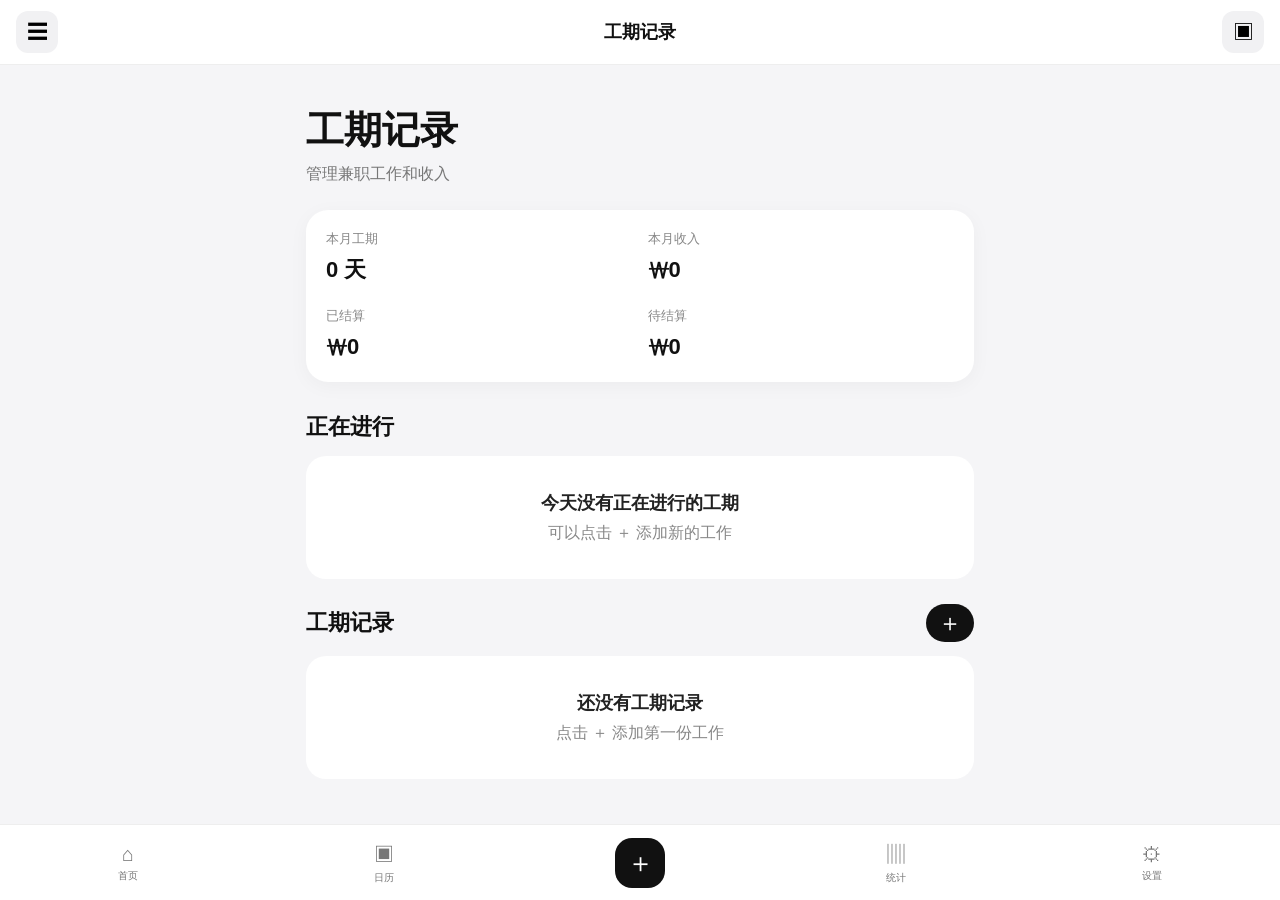
==== index.html @ 2b4cbfad "Add files via upload" ====
<!DOCTYPE html>
<html lang="zh-CN">
<head>
<meta charset="UTF-8">
<meta name="viewport" content="width=device-width,initial-scale=1,viewport-fit=cover">
<meta name="theme-color" content="#111111">
<meta name="apple-mobile-web-app-capable" content="yes">
<meta name="apple-mobile-web-app-status-bar-style" content="black-translucent">
<meta name="apple-mobile-web-app-title" content="工期记录">
<link rel="apple-touch-icon" href="icons/icon-192.png">
<link rel="manifest" href="manifest.json">
<link rel="stylesheet" href="style.css">
<title>工期记录</title>
</head>
<body>
<div class="app">
<header class="topbar">
<button class="icon" onclick="toggleSidebar()">☰</button>
<strong>工期记录</strong>
<button class="icon" onclick="showPage('calendar')">▣</button>
</header>

<div id="overlay" class="overlay" onclick="closeSidebar()"></div>
<aside id="sidebar" class="sidebar">
<div class="sideHead"><strong>工期记录</strong><button class="icon" onclick="closeSidebar()">×</button></div>
<button class="side active" onclick="showPage('home')">⌂　首页</button>
<button class="side" onclick="showPage('calendar')">▣　日历</button>
<button class="side" onclick="showPage('statistics')">▥　统计</button>
<button class="side" onclick="showPage('settings')">⚙　设置</button>
</aside>

<main id="homePage" class="page">
<section class="hero"><h1>工期记录</h1><p>管理兼职工作和收入</p></section>

<section class="summary">
<div><small>本月工期</small><strong id="monthDays">0 天</strong></div>
<div><small>本月收入</small><strong id="monthIncome">₩0</strong></div>
<div><small>已结算</small><strong id="settledIncome">₩0</strong></div>
<div><small>待结算</small><strong id="pendingIncome">₩0</strong></div>
</section>

<div class="sectionTitle"><h2>正在进行</h2></div>
<div id="activeJobs"></div>

<div class="sectionTitle"><h2>工期记录</h2><button class="plus" onclick="openAddJob()">＋</button></div>
<div id="jobList"></div>
</main>

<main id="calendarPage" class="page hidden">
<section class="pageTitle"><h1>日历</h1><p>点击日期查看当天工作</p></section>
<div class="calendarControl"><button onclick="changeMonth(-1)">‹</button><strong id="calendarTitle"></strong><button onclick="changeMonth(1)">›</button></div>
<div class="week"><span>日</span><span>一</span><span>二</span><span>三</span><span>四</span><span>五</span><span>六</span></div>
<div id="calendarGrid" class="calendarGrid"></div>
<div id="selectedDateJobs"></div>
</main>

<main id="statisticsPage" class="page hidden">
<section class="pageTitle"><h1>统计</h1><p>查看工作和收入数据</p></section>
<div class="statsGrid">
<div class="stat"><small>累计工期</small><strong id="totalDays">0 天</strong></div>
<div class="stat"><small>累计收入</small><strong id="totalIncome">₩0</strong></div>
<div class="stat"><small>已结算</small><strong id="totalSettled">₩0</strong></div>
<div class="stat"><small>待结算</small><strong id="totalPending">₩0</strong></div>
<div class="stat"><small>平均日薪</small><strong id="averageDaily">₩0</strong></div>
</div>
<div class="sectionTitle"><h2>月度统计</h2></div>
<div id="monthlyStats"></div>
</main>

<main id="settingsPage" class="page hidden">
<section class="pageTitle"><h1>设置</h1><p>数据备份和管理</p></section>
<div class="settings">
<button onclick="exportData()">导出数据备份</button>
<button onclick="document.getElementById('importFile').click()">导入数据备份</button>
<input id="importFile" type="file" accept=".json" hidden onchange="importData(event)">
<button class="danger" onclick="clearAllJobs()">清空全部数据</button>
</div>
</main>

<div id="addModal" class="modal hidden"><div class="modalBox">
<div class="modalHead"><h2>新增工期</h2><button onclick="closeAddJob()">×</button></div>
<label>工作名称<input id="jobName" placeholder="例如 外墙喷漆"></label>
<label>开始日期<input id="jobStart" type="date"></label>
<label>结束日期<input id="jobEnd" type="date"></label>
<label>每日工资<input id="jobDaily" type="number" inputmode="numeric" placeholder="例如 150000"></label>
<label>总收入<input id="jobIncome" type="number" inputmode="numeric" placeholder="自动计算"></label>
<label>工作颜色<input id="jobColor" type="color" value="#22a45a"></label>
<label>备注<textarea id="jobNote" placeholder="工作地点或其他信息"></textarea></label>
<div class="modalButtons"><button class="cancel" onclick="closeAddJob()">取消</button><button class="save" onclick="saveJob()">保存</button></div>
</div></div>

<div id="editModal" class="modal hidden"><div class="modalBox">
<div class="modalHead"><h2>编辑工期</h2><button onclick="closeEditJob()">×</button></div>
<input id="editId" type="hidden">
<label>工作名称<input id="editName"></label>
<label>开始日期<input id="editStart" type="date"></label>
<label>结束日期<input id="editEnd" type="date"></label>
<label>每日工资<input id="editDaily" type="number" inputmode="numeric"></label>
<label>总收入<input id="editIncome" type="number" inputmode="numeric"></label>
<label>工作颜色<input id="editColor" type="color"></label>
<label>备注<textarea id="editNote"></textarea></label>
<div class="modalButtons"><button class="cancel" onclick="closeEditJob()">取消</button><button class="save" onclick="updateJob()">保存</button></div>
</div></div>

<nav class="bottomNav">
<button onclick="showPage('home')"><span>⌂</span><small>首页</small></button>
<button onclick="showPage('calendar')"><span>▣</span><small>日历</small></button>
<button class="bottomPlus" onclick="openAddJob()">＋</button>
<button onclick="showPage('statistics')"><span>▥</span><small>统计</small></button>
<button onclick="showPage('settings')"><span>⚙</span><small>设置</small></button>
</nav>
</div>
<script src="script.js"></script>
</body>
</html>
---- style.css ----
*{box-sizing:border-box;margin:0;padding:0}
:root{color-scheme:light}
body{font-family:-apple-system,BlinkMacSystemFont,"Segoe UI","PingFang SC","Microsoft YaHei",sans-serif;background:#f5f5f7;color:#111;-webkit-tap-highlight-color:transparent}
button,input,textarea{font:inherit}button{border:0;cursor:pointer}
.app{min-height:100vh;padding-bottom:calc(82px + env(safe-area-inset-bottom))}
.hidden{display:none!important}
.topbar{height:64px;padding:0 16px;padding-top:env(safe-area-inset-top);box-sizing:content-box;background:#fff;display:flex;align-items:center;justify-content:space-between;position:sticky;top:0;z-index:50;border-bottom:1px solid #eee}
.topbar strong{font-size:18px}.icon{width:42px;height:42px;border-radius:12px;background:#f1f1f3;font-size:21px}
.page{max-width:700px;margin:auto;padding:25px 16px}.hero{padding:15px 0 25px}.hero h1{font-size:38px;font-weight:800;margin-bottom:8px}.hero p,.pageTitle p{color:#777}
.summary{background:#fff;border-radius:22px;padding:20px;display:grid;grid-template-columns:1fr 1fr;gap:22px 15px;box-shadow:0 4px 20px rgba(0,0,0,.04);margin-bottom:30px}.summary small,.stat small{display:block;color:#888;font-size:13px;margin-bottom:7px}.summary strong{font-size:22px}
.sectionTitle{display:flex;align-items:center;justify-content:space-between;margin:25px 0 14px}.sectionTitle h2{font-size:22px}.plus{width:48px;height:38px;border-radius:20px;background:#111;color:#fff;font-size:24px}
.job-card{background:#fff;border-radius:20px;padding:18px;margin-bottom:12px;box-shadow:0 3px 15px rgba(0,0,0,.04);position:relative;overflow:hidden}.jobColor{position:absolute;left:0;top:0;bottom:0;width:5px}.jobHead{display:flex;justify-content:space-between;gap:10px}.jobName{font-size:19px;font-weight:700}.status{padding:6px 9px;border-radius:9px;font-size:11px;font-weight:700;white-space:nowrap}.paid{background:#e7f7ed;color:#198544}.pending{background:#fff3d7;color:#a56a00}.jobDate{color:#777;font-size:13px;margin-top:8px}.jobInfo{display:grid;grid-template-columns:repeat(3,1fr);gap:8px;margin-top:18px}.jobInfo small{display:block;color:#999;font-size:11px;margin-bottom:4px}.jobInfo strong{font-size:15px}.jobNote{border-top:1px solid #eee;margin-top:15px;padding-top:12px;font-size:13px;color:#666}.actions{display:grid;grid-template-columns:repeat(4,1fr);gap:7px;margin-top:15px}.actions button{height:38px;border-radius:10px;background:#f1f1f3;font-size:12px}.actions .delete{color:#d33}
.empty{background:#fff;border-radius:20px;padding:35px 20px;text-align:center;color:#888;margin-bottom:12px}.empty strong{display:block;color:#222;font-size:18px;margin-bottom:8px}
.overlay{position:fixed;inset:0;background:rgba(0,0,0,.35);z-index:100;display:none}.overlay.show{display:block}.sidebar{position:fixed;left:-290px;top:0;bottom:0;width:280px;background:#fff;z-index:101;padding:20px;transition:.25s}.sidebar.open{left:0}.sideHead{display:flex;justify-content:space-between;align-items:center;margin-bottom:25px;font-size:20px}.side{display:block;width:100%;padding:15px;border-radius:13px;background:transparent;text-align:left;font-size:16px;margin-bottom:7px}.side.active{background:#f0f0f2;font-weight:700}
.pageTitle{padding:15px 0 25px}.pageTitle h1{font-size:36px;margin-bottom:8px}
.calendarControl{background:#fff;border-radius:18px;padding:12px;display:flex;justify-content:space-between;align-items:center;margin-bottom:8px}.calendarControl button{width:40px;height:40px;border-radius:12px;background:#f1f1f3;font-size:25px}.week,.calendarGrid{display:grid;grid-template-columns:repeat(7,1fr);gap:5px}.week{margin-bottom:5px}.week span{text-align:center;font-size:12px;color:#888;padding:8px 0}.calendarDay{background:#fff;border-radius:12px;min-height:70px;padding:7px;font-size:13px;position:relative;overflow:hidden}.calendarDay.today{outline:2px solid #111}.dayNumber{font-weight:600}.calendarWork{height:5px;border-radius:5px;margin-top:6px}.calendarMore{font-size:9px;color:#777;margin-top:2px}.selectedDate{margin-top:25px}.selectedDate h3{margin-bottom:12px}.selectedJob{background:#fff;border-radius:15px;padding:14px;margin-bottom:8px;border-left:4px solid}
.statsGrid{display:grid;grid-template-columns:1fr 1fr;gap:12px}.stat{background:#fff;border-radius:18px;padding:20px}.stat strong{font-size:21px}.stat:nth-child(5){grid-column:1/-1}.monthCard{background:#fff;border-radius:18px;padding:17px;margin-bottom:10px;display:flex;justify-content:space-between;align-items:center}.monthCard small{display:block;color:#888;margin-top:5px}
.settings{background:#fff;border-radius:18px;padding:8px}.settings button{width:100%;padding:16px;background:#fff;text-align:left;border-radius:12px;margin-bottom:3px}.settings .danger{color:#d33}
.modal{position:fixed;inset:0;background:rgba(0,0,0,.45);z-index:200;display:flex;align-items:flex-end;justify-content:center}.modalBox{width:100%;max-width:600px;max-height:92vh;overflow-y:auto;background:#fff;border-radius:25px 25px 0 0;padding:22px;animation:up .25s}@keyframes up{from{transform:translateY(100%)}to{transform:translateY(0)}}.modalHead{display:flex;align-items:center;justify-content:space-between;margin-bottom:22px}.modalHead h2{font-size:23px}.modalHead button{width:38px;height:38px;border-radius:50%;background:#f1f1f3;font-size:23px}.modalBox label{display:block;font-size:13px;font-weight:600;margin-bottom:16px}.modalBox input,.modalBox textarea{width:100%;display:block;margin-top:7px;padding:13px;border:1px solid #ddd;border-radius:12px;background:#fafafa;outline:none}.modalBox textarea{min-height:80px;resize:vertical}.modalButtons{display:grid;grid-template-columns:1fr 1fr;gap:10px}.modalButtons button{height:50px;border-radius:14px;font-weight:700}.cancel{background:#eee}.save{background:#111;color:#fff}
.bottomNav{position:fixed;left:0;right:0;bottom:0;height:76px;padding-bottom:env(safe-area-inset-bottom);background:rgba(255,255,255,.96);backdrop-filter:blur(15px);border-top:1px solid #eee;display:grid;grid-template-columns:repeat(5,1fr);z-index:80}.bottomNav button{background:transparent;display:flex;flex-direction:column;align-items:center;justify-content:center;gap:3px;color:#777}.bottomNav span{font-size:20px}.bottomNav small{font-size:10px}.bottomPlus{width:50px;height:50px;margin:auto;border-radius:17px!important;background:#111!important;color:#fff!important;font-size:27px}
@media(max-width:420px){.page{padding-left:14px;padding-right:14px}.hero h1{font-size:34px}.summary strong{font-size:20px}.jobInfo strong{font-size:14px}.calendarDay{min-height:60px}}
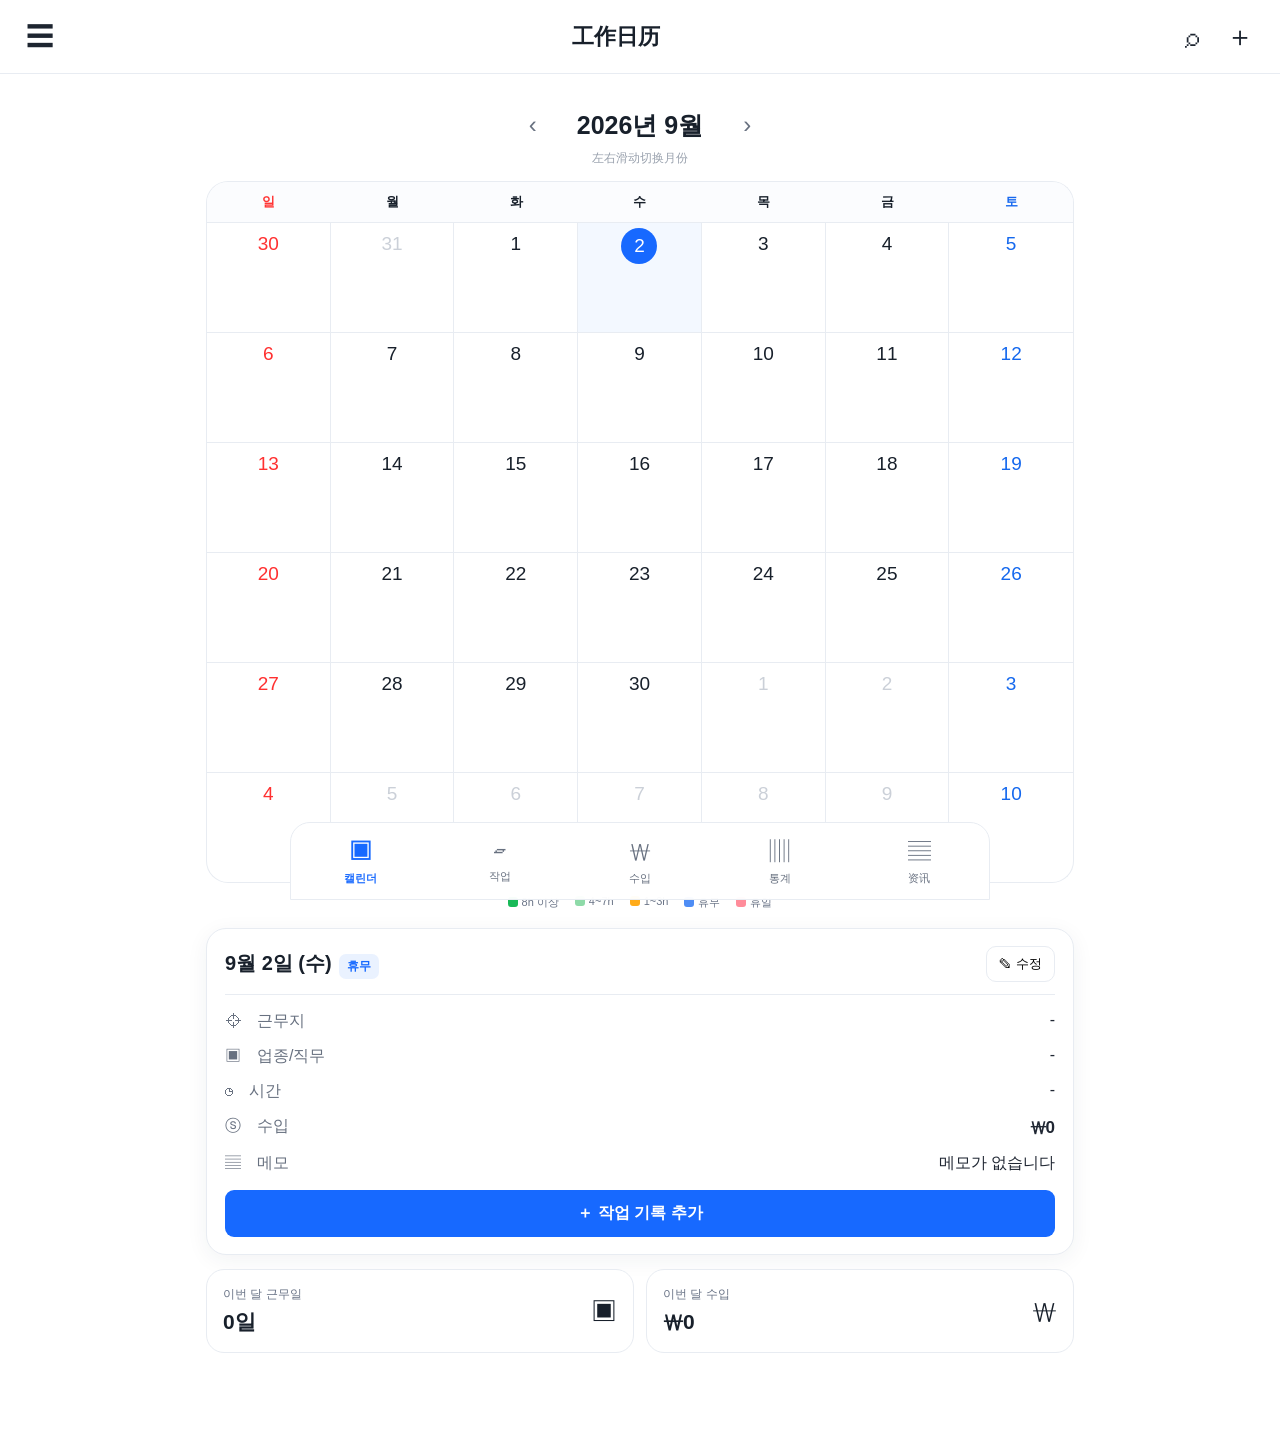
==== commit 1679ce7f: "Add files via upload" ====
--- a/index.html
+++ b/index.html
@@ -1,115 +1,231 @@
-<!DOCTYPE html>
-<html lang="zh-CN">
+<!doctype html>
+<html lang="ko">
 <head>
-<meta charset="UTF-8">
+<meta charset="utf-8">
 <meta name="viewport" content="width=device-width,initial-scale=1,viewport-fit=cover">
-<meta name="theme-color" content="#111111">
-<meta name="apple-mobile-web-app-capable" content="yes">
-<meta name="apple-mobile-web-app-status-bar-style" content="black-translucent">
-<meta name="apple-mobile-web-app-title" content="工期记录">
-<link rel="apple-touch-icon" href="icons/icon-192.png">
-<link rel="manifest" href="manifest.json">
-<link rel="stylesheet" href="style.css">
-<title>工期记录</title>
+<meta name="theme-color" content="#ffffff">
+<title>Parttime Record</title>
+<style>
+*{box-sizing:border-box}
+:root{--blue:#1769ff;--green:#18b957;--orange:#ffab19;--pink:#ff8c9a;--ink:#18202b;--muted:#697386;--line:#e8ecf2;--bg:#f7f9fc}
+body{margin:0;font-family:-apple-system,BlinkMacSystemFont,"SF Pro Display","Noto Sans KR",Arial,sans-serif;color:var(--ink);background:#fff}
+button,input,select,textarea{font:inherit}
+button{border:0;background:none}
+.app{min-height:100vh;background:#fff}
+.top{height:74px;display:flex;align-items:center;justify-content:space-between;padding:12px 18px;border-bottom:1px solid var(--line);position:sticky;top:0;background:#fff;z-index:10}
+.iconbtn{width:44px;height:44px;border-radius:14px;display:grid;place-items:center;font-size:28px;color:#1d2530}
+.title{font-size:22px;font-weight:800}
+.actions{display:flex;gap:4px}
+.content{max-width:900px;margin:auto;padding:18px 16px 100px}
+.monthbar{display:flex;align-items:center;justify-content:center;gap:28px;margin:8px 0 14px}
+.monthbar button{font-size:24px;color:#687180;padding:5px 12px}
+.month{font-size:25px;font-weight:800}
+.hint{text-align:center;color:#9aa2ae;font-size:12px;margin-top:-8px;margin-bottom:14px}
+.week{display:grid;grid-template-columns:repeat(7,1fr);border:1px solid var(--line);border-bottom:0;border-radius:22px 22px 0 0;overflow:hidden}
+.week div{height:40px;display:grid;place-items:center;font-size:13px;font-weight:700;background:#fbfcfe}
+.week div:first-child{color:#ff3434}.week div:last-child{color:#1668ef}
+.calendar{display:grid;grid-template-columns:repeat(7,1fr);border:1px solid var(--line);border-top:0;border-radius:0 0 22px 22px;overflow:hidden}
+.day{min-height:92px;border-right:1px solid var(--line);border-top:1px solid var(--line);padding:7px 5px;text-align:center;cursor:pointer}
+.day:nth-child(7n){border-right:0}
+.num{font-size:19px;line-height:28px}
+.sunday .num{color:#ff3030}.saturday .num{color:#1468ee}.other{color:#cbd0d8}
+.selected{background:#f3f8ff}
+.selected .num{width:36px;height:36px;margin:-2px auto 1px;border-radius:50%;background:var(--blue);color:#fff;display:grid;place-items:center}
+.bar{height:6px;border-radius:5px;margin:5px 12px 4px}
+.b-green{background:var(--green)}.b-light{background:#8edaa8}.b-orange{background:var(--orange)}.b-blue{background:#4e8df5}.b-pink{background:var(--pink)}
+.hours{font-size:13px}.money{font-size:11px;margin-top:2px}
+.rest{font-size:11px;color:var(--blue);font-weight:700;margin-top:4px}.holiday{font-size:11px;color:#ff6f7e;font-weight:700;margin-top:4px}
+.legend{display:flex;justify-content:center;gap:16px;flex-wrap:wrap;margin:12px 0 18px;color:#697386;font-size:11px}
+.dot{display:inline-block;width:10px;height:10px;border-radius:3px;margin-right:4px;vertical-align:-1px}
+.card{background:#fff;border:1px solid var(--line);border-radius:20px;padding:17px 18px;box-shadow:0 5px 22px rgba(35,50,75,.06);margin-bottom:14px}
+.detailhead{display:flex;align-items:center;justify-content:space-between;padding-bottom:12px;border-bottom:1px solid var(--line)}
+.detaildate{font-size:20px;font-weight:800}
+.badge{display:inline-block;background:#eaf2ff;color:var(--blue);border-radius:7px;padding:4px 8px;font-size:12px;font-weight:700;margin-left:7px}
+.edit{border:1px solid var(--line);border-radius:10px;padding:8px 12px;font-size:13px}
+.rows{padding:9px 0}
+.row{display:flex;justify-content:space-between;padding:7px 0;color:#687180}
+.row b{color:#202733;font-weight:500}.income{font-weight:800!important;font-size:17px}
+.add{width:100%;background:var(--blue);color:#fff;border-radius:9px;padding:13px;font-weight:700}
+.summary{display:grid;grid-template-columns:1fr 1fr;gap:12px}
+.sum{padding:16px;border:1px solid var(--line);border-radius:18px;background:#fff;display:flex;align-items:center;justify-content:space-between}
+.sumlabel{font-size:12px;color:#697386}.sumvalue{font-size:21px;font-weight:800;margin-top:5px}.sumicon{font-size:26px}
+.nav{position:fixed;bottom:0;left:0;right:0;height:78px;background:rgba(255,255,255,.97);border-top:1px solid var(--line);display:grid;grid-template-columns:repeat(5,1fr);z-index:20;padding-bottom:env(safe-area-inset-bottom)}
+.nav button{font-size:11px;color:#687180;display:flex;flex-direction:column;align-items:center;justify-content:center;gap:4px}
+.nav .active{color:var(--blue);font-weight:700}.nav .ico{font-size:23px}
+.drawerShade{position:fixed;inset:0;background:rgba(0,0,0,.25);z-index:30;display:none}.drawer{width:min(330px,86vw);height:100%;background:#fff;overflow:auto;padding:22px 15px 35px;box-shadow:8px 0 30px rgba(0,0,0,.12)}
+.open .drawerShade{display:block}
+.profile{display:flex;align-items:center;gap:12px;padding:8px 7px 20px;border-bottom:1px solid var(--line);margin-bottom:10px}
+.avatar{width:52px;height:52px;border-radius:50%;background:linear-gradient(135deg,#f2c07b,#6f8c9c);display:grid;place-items:center;font-size:25px}
+.pname{font-weight:800}.sub{font-size:11px;color:#8992a0;margin-top:3px}
+.menuSection{font-size:12px;color:#8b94a2;font-weight:700;padding:13px 8px 6px}
+.menuitem{display:flex;align-items:center;gap:12px;padding:12px 8px;border-radius:12px;font-size:14px}.menuitem:hover{background:#f5f7fa}.mi{width:28px;text-align:center;font-size:20px}.arrow{margin-left:auto;color:#9aa2ae}
+.modal{position:fixed;inset:0;background:rgba(0,0,0,.38);z-index:40;display:none;align-items:flex-end;justify-content:center}.modal.show{display:flex}
+.sheet{background:#fff;width:min(560px,100%);border-radius:24px 24px 0 0;padding:20px 18px calc(22px + env(safe-area-inset-bottom));max-height:90vh;overflow:auto}
+.sheet h2{margin:0 0 16px;font-size:21px}.field{margin:11px 0}.field label{display:block;font-size:12px;color:#697386;margin-bottom:6px}.field input,.field select,.field textarea{width:100%;border:1px solid #dfe4eb;border-radius:11px;padding:11px;background:#fff}.formgrid{display:grid;grid-template-columns:1fr 1fr;gap:10px}.sheetactions{display:flex;gap:10px;margin-top:16px}.cancel{flex:1;padding:13px;border-radius:11px;background:#f0f2f5}.save{flex:2;padding:13px;border-radius:11px;background:var(--blue);color:#fff;font-weight:700}
+.tabpage{display:none}.tabpage.active{display:block}
+.empty{padding:45px 15px;text-align:center;color:#8992a0}
+.statrow{display:flex;justify-content:space-between;padding:15px 0;border-bottom:1px solid var(--line)}.statrow strong{font-size:20px}
+@media(min-width:700px){.top{position:static}.content{padding-top:24px}.day{min-height:110px}.nav{left:50%;right:auto;transform:translateX(-50%);width:min(700px,100%);border:1px solid var(--line);border-radius:20px 20px 0 0}.modal{align-items:center}.sheet{border-radius:22px}}
+</style>
 </head>
 <body>
-<div class="app">
-<header class="topbar">
-<button class="icon" onclick="toggleSidebar()">☰</button>
-<strong>工期记录</strong>
-<button class="icon" onclick="showPage('calendar')">▣</button>
+<div class="app" id="app">
+<header class="top">
+<button class="iconbtn" onclick="openDrawer()">☰</button>
+<div class="title" id="topTitle">工作日历</div>
+<div class="actions"><button class="iconbtn" onclick="searchRecords()">⌕</button><button class="iconbtn" onclick="openModal()">＋</button></div>
 </header>
 
-<div id="overlay" class="overlay" onclick="closeSidebar()"></div>
-<aside id="sidebar" class="sidebar">
-<div class="sideHead"><strong>工期记录</strong><button class="icon" onclick="closeSidebar()">×</button></div>
-<button class="side active" onclick="showPage('home')">⌂　首页</button>
-<button class="side" onclick="showPage('calendar')">▣　日历</button>
-<button class="side" onclick="showPage('statistics')">▥　统计</button>
-<button class="side" onclick="showPage('settings')">⚙　设置</button>
-</aside>
-
-<main id="homePage" class="page">
-<section class="hero"><h1>工期记录</h1><p>管理兼职工作和收入</p></section>
-
-<section class="summary">
-<div><small>本月工期</small><strong id="monthDays">0 天</strong></div>
-<div><small>本月收入</small><strong id="monthIncome">₩0</strong></div>
-<div><small>已结算</small><strong id="settledIncome">₩0</strong></div>
-<div><small>待结算</small><strong id="pendingIncome">₩0</strong></div>
-</section>
-
-<div class="sectionTitle"><h2>正在进行</h2></div>
-<div id="activeJobs"></div>
-
-<div class="sectionTitle"><h2>工期记录</h2><button class="plus" onclick="openAddJob()">＋</button></div>
-<div id="jobList"></div>
+<main class="content">
+<section id="calendarPage" class="tabpage active">
+<div class="monthbar"><button onclick="changeMonth(-1)">‹</button><div class="month" id="monthTitle"></div><button onclick="changeMonth(1)">›</button></div>
+<div class="hint">左右滑动切换月份</div>
+<div class="week"><div>일</div><div>월</div><div>화</div><div>수</div><div>목</div><div>금</div><div>토</div></div>
+<div class="calendar" id="calendar"></div>
+<div class="legend">
+<span><i class="dot b-green"></i>8h 이상</span><span><i class="dot b-light"></i>4~7h</span><span><i class="dot b-orange"></i>1~3h</span><span><i class="dot b-blue"></i>휴무</span><span><i class="dot b-pink"></i>휴일</span>
+</div>
+<div class="card">
+<div class="detailhead"><div><span class="detaildate" id="detailDate"></span><span class="badge" id="detailBadge">휴무</span></div><button class="edit" onclick="editSelected()">✎ 수정</button></div>
+<div class="rows">
+<div class="row"><span>⌖　근무지</span><b id="dPlace">-</b></div>
+<div class="row"><span>▣　업종/직무</span><b id="dJob">-</b></div>
+<div class="row"><span>◷　시간</span><b id="dHours">-</b></div>
+<div class="row"><span>ⓢ　수입</span><b class="income" id="dIncome">₩0</b></div>
+<div class="row"><span>▤　메모</span><b id="dMemo">메모가 없습니다</b></div>
+</div>
+<button class="add" onclick="openModal()">＋ 작업 기록 추가</button>
+</div>
+<div class="summary"><div class="sum"><div><div class="sumlabel">이번 달 근무일</div><div class="sumvalue" id="workDays">0일</div></div><div class="sumicon">▣</div></div><div class="sum"><div><div class="sumlabel">이번 달 수입</div><div class="sumvalue" id="monthIncome">₩0</div></div><div class="sumicon">₩</div></div></div>
+</section>
+
+<section id="workPage" class="tabpage">
+<div class="card"><h2>작업 기록</h2><div id="recordList"></div></div>
+</section>
+<section id="incomePage" class="tabpage">
+<div class="card"><h2>수입</h2><div class="statrow"><span>이번 달 수입</span><strong id="incomePageTotal">₩0</strong></div><div class="statrow"><span>근무일</span><strong id="incomePageDays">0일</strong></div></div>
+</section>
+<section id="statsPage" class="tabpage">
+<div class="card"><h2>통계</h2><div class="statrow"><span>평균 일수입</span><strong id="avgIncome">₩0</strong></div><div class="statrow"><span>총 근무시간</span><strong id="totalHours">0h</strong></div><div class="statrow"><span>근무일</span><strong id="statsDays">0일</strong></div></div>
+</section>
+<section id="newsPage" class="tabpage">
+<div class="card"><h2>资讯</h2><div class="empty">노동 권리와 근무 관련 정보를 준비 중입니다</div></div>
+</section>
 </main>
 
-<main id="calendarPage" class="page hidden">
-<section class="pageTitle"><h1>日历</h1><p>点击日期查看当天工作</p></section>
-<div class="calendarControl"><button onclick="changeMonth(-1)">‹</button><strong id="calendarTitle"></strong><button onclick="changeMonth(1)">›</button></div>
-<div class="week"><span>日</span><span>一</span><span>二</span><span>三</span><span>四</span><span>五</span><span>六</span></div>
-<div id="calendarGrid" class="calendarGrid"></div>
-<div id="selectedDateJobs"></div>
-</main>
-
-<main id="statisticsPage" class="page hidden">
-<section class="pageTitle"><h1>统计</h1><p>查看工作和收入数据</p></section>
-<div class="statsGrid">
-<div class="stat"><small>累计工期</small><strong id="totalDays">0 天</strong></div>
-<div class="stat"><small>累计收入</small><strong id="totalIncome">₩0</strong></div>
-<div class="stat"><small>已结算</small><strong id="totalSettled">₩0</strong></div>
-<div class="stat"><small>待结算</small><strong id="totalPending">₩0</strong></div>
-<div class="stat"><small>平均日薪</small><strong id="averageDaily">₩0</strong></div>
-</div>
-<div class="sectionTitle"><h2>月度统计</h2></div>
-<div id="monthlyStats"></div>
-</main>
-
-<main id="settingsPage" class="page hidden">
-<section class="pageTitle"><h1>设置</h1><p>数据备份和管理</p></section>
-<div class="settings">
-<button onclick="exportData()">导出数据备份</button>
-<button onclick="document.getElementById('importFile').click()">导入数据备份</button>
-<input id="importFile" type="file" accept=".json" hidden onchange="importData(event)">
-<button class="danger" onclick="clearAllJobs()">清空全部数据</button>
-</div>
-</main>
-
-<div id="addModal" class="modal hidden"><div class="modalBox">
-<div class="modalHead"><h2>新增工期</h2><button onclick="closeAddJob()">×</button></div>
-<label>工作名称<input id="jobName" placeholder="例如 外墙喷漆"></label>
-<label>开始日期<input id="jobStart" type="date"></label>
-<label>结束日期<input id="jobEnd" type="date"></label>
-<label>每日工资<input id="jobDaily" type="number" inputmode="numeric" placeholder="例如 150000"></label>
-<label>总收入<input id="jobIncome" type="number" inputmode="numeric" placeholder="自动计算"></label>
-<label>工作颜色<input id="jobColor" type="color" value="#22a45a"></label>
-<label>备注<textarea id="jobNote" placeholder="工作地点或其他信息"></textarea></label>
-<div class="modalButtons"><button class="cancel" onclick="closeAddJob()">取消</button><button class="save" onclick="saveJob()">保存</button></div>
+<nav class="nav">
+<button class="active" onclick="switchTab('calendar')"><span class="ico">▣</span>캘린더</button>
+<button onclick="switchTab('work')"><span class="ico">▱</span>작업</button>
+<button onclick="switchTab('income')"><span class="ico">₩</span>수입</button>
+<button onclick="switchTab('stats')"><span class="ico">▥</span>통계</button>
+<button onclick="switchTab('news')"><span class="ico">▤</span>资讯</button>
+</nav>
+</div>
+
+<div class="drawerShade" id="drawerShade" onclick="closeDrawer()"><aside class="drawer" onclick="event.stopPropagation()">
+<div class="profile"><div class="avatar">👷</div><div><div class="pname">工友 · 小李</div><div class="sub">努力工作 认真生活 💪</div></div></div>
+<div class="menuSection">我的工作</div>
+<div class="menuitem"><span class="mi">▣</span>工作管理<span class="arrow">›</span></div>
+<div class="menuitem"><span class="mi">◉</span>工资设置<span class="arrow">›</span></div>
+<div class="menuitem"><span class="mi">▤</span>工作记录<span class="arrow">›</span></div>
+<div class="menuitem"><span class="mi">◉</span>工作类型<span class="arrow">›</span></div>
+<div class="menuitem"><span class="mi">⌖</span>工作地点<span class="arrow">›</span></div>
+<div class="menuSection">工具</div>
+<div class="menuitem"><span class="mi">▤</span>工资计算器<span class="arrow">›</span></div>
+<div class="menuitem"><span class="mi">▤</span>时薪计算器<span class="arrow">›</span></div>
+<div class="menuitem"><span class="mi">▤</span>加班费计算器<span class="arrow">›</span></div>
+<div class="menuSection">资料与帮助</div>
+<div class="menuitem"><span class="mi">♢</span>劳动权益保护<span class="arrow">›</span></div>
+<div class="menuitem"><span class="mi">☎</span>常用机构电话<span class="arrow">›</span></div>
+<div class="menuitem"><span class="mi">☆</span>招工收藏<span class="arrow">›</span></div>
+<div class="menuSection">设置</div>
+<div class="menuitem"><span class="mi">⚙</span>应用设置<span class="arrow">›</span></div>
+<div class="menuitem"><span class="mi">▣</span>数据备份<span class="arrow">›</span></div>
+<div class="menuitem"><span class="mi">♧</span>隐私与安全<span class="arrow">›</span></div>
+<div class="menuitem"><span class="mi">ⓘ</span>关于我们<span class="arrow">›</span></div>
+</aside></div>
+
+<div class="modal" id="modal">
+<div class="sheet">
+<h2 id="modalTitle">작업 기록 추가</h2>
+<div class="formgrid"><div class="field"><label>날짜</label><input type="date" id="fDate"></div><div class="field"><label>상태</label><select id="fStatus"><option value="work">근무</option><option value="rest">휴무</option><option value="holiday">휴일</option></select></div></div>
+<div class="formgrid"><div class="field"><label>근무지</label><input id="fPlace" placeholder="예: 서울 현장"></div><div class="field"><label>업종/직무</label><input id="fJob" placeholder="예: 도장"></div></div>
+<div class="formgrid"><div class="field"><label>근무시간</label><input id="fHours" type="number" step="0.5" min="0" placeholder="8"></div><div class="field"><label>수입</label><input id="fIncome" type="number" min="0" placeholder="150000"></div></div>
+<div class="field"><label>메모</label><textarea id="fMemo" rows="3" placeholder="메모를 입력하세요"></textarea></div>
+<div class="sheetactions"><button class="cancel" onclick="closeModal()">취소</button><button class="save" onclick="saveRecord()">저장</button></div>
 </div></div>
 
-<div id="editModal" class="modal hidden"><div class="modalBox">
-<div class="modalHead"><h2>编辑工期</h2><button onclick="closeEditJob()">×</button></div>
-<input id="editId" type="hidden">
-<label>工作名称<input id="editName"></label>
-<label>开始日期<input id="editStart" type="date"></label>
-<label>结束日期<input id="editEnd" type="date"></label>
-<label>每日工资<input id="editDaily" type="number" inputmode="numeric"></label>
-<label>总收入<input id="editIncome" type="number" inputmode="numeric"></label>
-<label>工作颜色<input id="editColor" type="color"></label>
-<label>备注<textarea id="editNote"></textarea></label>
-<div class="modalButtons"><button class="cancel" onclick="closeEditJob()">取消</button><button class="save" onclick="updateJob()">保存</button></div>
-</div></div>
-
-<nav class="bottomNav">
-<button onclick="showPage('home')"><span>⌂</span><small>首页</small></button>
-<button onclick="showPage('calendar')"><span>▣</span><small>日历</small></button>
-<button class="bottomPlus" onclick="openAddJob()">＋</button>
-<button onclick="showPage('statistics')"><span>▥</span><small>统计</small></button>
-<button onclick="showPage('settings')"><span>⚙</span><small>设置</small></button>
-</nav>
-</div>
-<script src="script.js"></script>
+<script>
+const KEY='parttime-record-v4';
+let records=JSON.parse(localStorage.getItem(KEY)||'{}');
+let view=new Date(2026,8,1);
+let selected='2026-09-02';
+let editKey=null;
+
+function keyDate(d){return d.toISOString().slice(0,10)}
+function money(n){return '₩'+Number(n||0).toLocaleString('ko-KR')}
+function fmtDate(k){const d=new Date(k+'T00:00:00');return `${d.getMonth()+1}월 ${d.getDate()}일 (${['일','월','화','수','목','금','토'][d.getDay()]})`}
+function monthRecords(){const p=view.getFullYear()+'-'+String(view.getMonth()+1).padStart(2,'0');return Object.entries(records).filter(([k])=>k.startsWith(p))}
+function render(){
+document.getElementById('monthTitle').textContent=`${view.getFullYear()}년 ${view.getMonth()+1}월`;
+const cal=document.getElementById('calendar');cal.innerHTML='';
+const first=new Date(view.getFullYear(),view.getMonth(),1), start=first.getDay();
+const days=new Date(view.getFullYear(),view.getMonth()+1,0).getDate(), prev=new Date(view.getFullYear(),view.getMonth(),0).getDate();
+for(let i=0;i<42;i++){
+let n=i-start+1, d=new Date(view.getFullYear(),view.getMonth(),n), other=false;
+if(n<1){d=new Date(view.getFullYear(),view.getMonth(),n);other=true}
+if(n>days){d=new Date(view.getFullYear(),view.getMonth(),n);other=true}
+let k=keyDate(d), r=records[k], cls='day '+(other?'other ':'')+(d.getDay()==0?'sunday ':'')+(d.getDay()==6?'saturday ':'')+(k===selected?'selected':'');
+let inner=`<div class="num">${d.getDate()}</div>`;
+if(r){
+if(r.status==='rest') inner+=`<div class="bar b-blue"></div><div class="rest">휴무</div>`;
+else if(r.status==='holiday') inner+=`<div class="bar b-pink"></div><div class="holiday">휴일</div>`;
+else {let bc=Number(r.hours)>=8?'b-green':Number(r.hours)>=4?'b-light':'b-orange';inner+=`<div class="bar ${bc}"></div><div class="hours">${r.hours||0}h</div>${r.income?`<div class="money">${money(r.income)}</div>`:''}`}
+}
+let el=document.createElement('div');el.className=cls;el.innerHTML=inner;el.onclick=()=>{selected=k;render();};cal.appendChild(el);
+}
+updateDetail();updateSummary();updateList();
+}
+function updateDetail(){
+document.getElementById('detailDate').textContent=fmtDate(selected);
+const r=records[selected];
+const badge=document.getElementById('detailBadge');
+if(!r){badge.textContent='휴무';document.getElementById('dPlace').textContent='-';document.getElementById('dJob').textContent='-';document.getElementById('dHours').textContent='-';document.getElementById('dIncome').textContent='₩0';document.getElementById('dMemo').textContent='메모가 없습니다';return}
+badge.textContent=r.status==='work'?'근무':r.status==='holiday'?'휴일':'휴무';
+document.getElementById('dPlace').textContent=r.place||'-';document.getElementById('dJob').textContent=r.job||'-';document.getElementById('dHours').textContent=r.status==='work'?`${r.hours||0}h`:'-';document.getElementById('dIncome').textContent=money(r.income);document.getElementById('dMemo').textContent=r.memo||'메모가 없습니다';
+}
+function updateSummary(){
+const arr=monthRecords().map(x=>x[1]).filter(r=>r.status==='work'), days=arr.length,total=arr.reduce((a,r)=>a+Number(r.income||0),0),hours=arr.reduce((a,r)=>a+Number(r.hours||0),0);
+document.getElementById('workDays').textContent=days+'일';document.getElementById('monthIncome').textContent=money(total);document.getElementById('incomePageTotal').textContent=money(total);document.getElementById('incomePageDays').textContent=days+'일';document.getElementById('statsDays').textContent=days+'일';document.getElementById('totalHours').textContent=hours+'h';document.getElementById('avgIncome').textContent=money(days?Math.round(total/days):0);
+}
+function updateList(){
+const box=document.getElementById('recordList'), arr=monthRecords().sort((a,b)=>b[0].localeCompare(a[0]));
+box.innerHTML=arr.length?arr.map(([k,r])=>`<div class="statrow"><span>${fmtDate(k)} · ${r.status==='work'?'근무':r.status==='holiday'?'휴일':'휴무'}</span><strong>${r.status==='work'?money(r.income):'-'}</strong></div>`).join(''):'<div class="empty">아직 작업 기록이 없습니다</div>';
+}
+function changeMonth(x){view=new Date(view.getFullYear(),view.getMonth()+x,1);selected=keyDate(view);render()}
+function openModal(){
+editKey=null;document.getElementById('modalTitle').textContent='작업 기록 추가';
+document.getElementById('fDate').value=selected;document.getElementById('fStatus').value='work';document.getElementById('fPlace').value='';document.getElementById('fJob').value='';document.getElementById('fHours').value='8';document.getElementById('fIncome').value='';document.getElementById('fMemo').value='';
+document.getElementById('modal').classList.add('show');
+}
+function editSelected(){
+if(!records[selected]){openModal();return}
+editKey=selected;const r=records[selected];document.getElementById('modalTitle').textContent='작업 기록 수정';document.getElementById('fDate').value=selected;document.getElementById('fStatus').value=r.status;document.getElementById('fPlace').value=r.place||'';document.getElementById('fJob').value=r.job||'';document.getElementById('fHours').value=r.hours||'';document.getElementById('fIncome').value=r.income||'';document.getElementById('fMemo').value=r.memo||'';document.getElementById('modal').classList.add('show');
+}
+function closeModal(){document.getElementById('modal').classList.remove('show')}
+function saveRecord(){
+const k=document.getElementById('fDate').value;if(!k)return;
+records[k]={status:document.getElementById('fStatus').value,place:document.getElementById('fPlace').value,job:document.getElementById('fJob').value,hours:Number(document.getElementById('fHours').value||0),income:Number(document.getElementById('fIncome').value||0),memo:document.getElementById('fMemo').value};
+localStorage.setItem(KEY,JSON.stringify(records));selected=k;view=new Date(k+'T00:00:00');closeModal();render();
+}
+function openDrawer(){document.body.classList.add('open')}
+function closeDrawer(){document.body.classList.remove('open')}
+function switchTab(t){
+document.querySelectorAll('.tabpage').forEach(x=>x.classList.remove('active'));document.getElementById(t+'Page').classList.add('active');
+document.querySelectorAll('.nav button').forEach(x=>x.classList.remove('active'));event.currentTarget.classList.add('active');
+}
+function searchRecords(){const q=prompt('검색할 근무지 또는 직무를 입력하세요');if(!q)return;const hits=Object.entries(records).filter(([k,r])=>(r.place||'').includes(q)||(r.job||'').includes(q));alert(hits.length?hits.map(([k,r])=>`${fmtDate(k)}  ${r.place||''}  ${r.job||''}  ${money(r.income)}`).join('\\n'):'검색 결과가 없습니다')}
+render();
+</script>
 </body>
 </html>
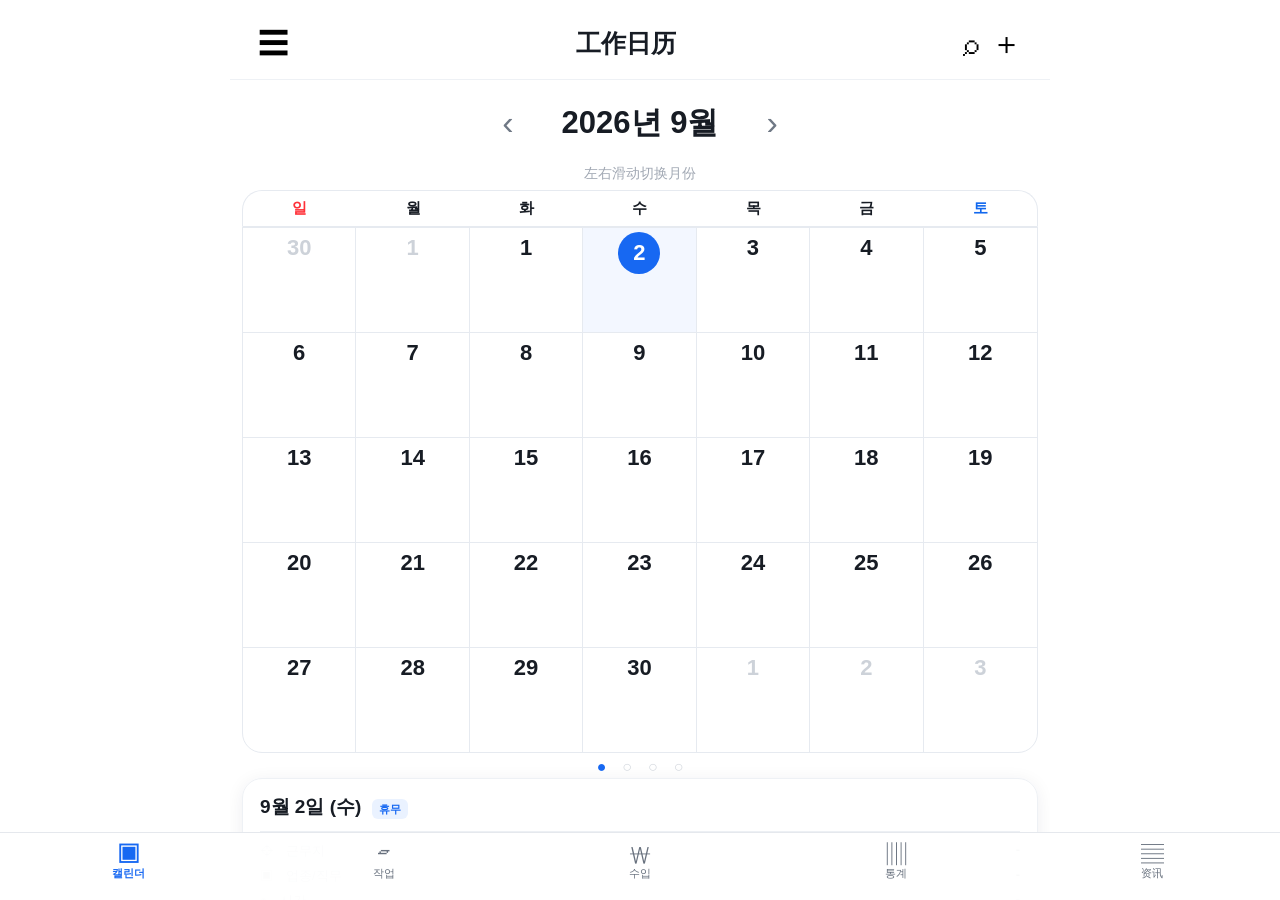
==== commit 106cbfc6: "Rename work-calendar-fit-one-screen.html to index.html" ====
--- a/index.html
+++ b/index.html
@@ -3,229 +3,141 @@
 <head>
 <meta charset="utf-8">
 <meta name="viewport" content="width=device-width,initial-scale=1,viewport-fit=cover">
-<meta name="theme-color" content="#ffffff">
-<title>Parttime Record</title>
+<meta name="theme-color" content="#fff">
+<title>工作日历</title>
 <style>
-*{box-sizing:border-box}
-:root{--blue:#1769ff;--green:#18b957;--orange:#ffab19;--pink:#ff8c9a;--ink:#18202b;--muted:#697386;--line:#e8ecf2;--bg:#f7f9fc}
-body{margin:0;font-family:-apple-system,BlinkMacSystemFont,"SF Pro Display","Noto Sans KR",Arial,sans-serif;color:var(--ink);background:#fff}
-button,input,select,textarea{font:inherit}
-button{border:0;background:none}
-.app{min-height:100vh;background:#fff}
-.top{height:74px;display:flex;align-items:center;justify-content:space-between;padding:12px 18px;border-bottom:1px solid var(--line);position:sticky;top:0;background:#fff;z-index:10}
-.iconbtn{width:44px;height:44px;border-radius:14px;display:grid;place-items:center;font-size:28px;color:#1d2530}
-.title{font-size:22px;font-weight:800}
-.actions{display:flex;gap:4px}
-.content{max-width:900px;margin:auto;padding:18px 16px 100px}
-.monthbar{display:flex;align-items:center;justify-content:center;gap:28px;margin:8px 0 14px}
-.monthbar button{font-size:24px;color:#687180;padding:5px 12px}
-.month{font-size:25px;font-weight:800}
-.hint{text-align:center;color:#9aa2ae;font-size:12px;margin-top:-8px;margin-bottom:14px}
-.week{display:grid;grid-template-columns:repeat(7,1fr);border:1px solid var(--line);border-bottom:0;border-radius:22px 22px 0 0;overflow:hidden}
-.week div{height:40px;display:grid;place-items:center;font-size:13px;font-weight:700;background:#fbfcfe}
-.week div:first-child{color:#ff3434}.week div:last-child{color:#1668ef}
-.calendar{display:grid;grid-template-columns:repeat(7,1fr);border:1px solid var(--line);border-top:0;border-radius:0 0 22px 22px;overflow:hidden}
-.day{min-height:92px;border-right:1px solid var(--line);border-top:1px solid var(--line);padding:7px 5px;text-align:center;cursor:pointer}
-.day:nth-child(7n){border-right:0}
-.num{font-size:19px;line-height:28px}
-.sunday .num{color:#ff3030}.saturday .num{color:#1468ee}.other{color:#cbd0d8}
-.selected{background:#f3f8ff}
-.selected .num{width:36px;height:36px;margin:-2px auto 1px;border-radius:50%;background:var(--blue);color:#fff;display:grid;place-items:center}
-.bar{height:6px;border-radius:5px;margin:5px 12px 4px}
-.b-green{background:var(--green)}.b-light{background:#8edaa8}.b-orange{background:var(--orange)}.b-blue{background:#4e8df5}.b-pink{background:var(--pink)}
-.hours{font-size:13px}.money{font-size:11px;margin-top:2px}
-.rest{font-size:11px;color:var(--blue);font-weight:700;margin-top:4px}.holiday{font-size:11px;color:#ff6f7e;font-weight:700;margin-top:4px}
-.legend{display:flex;justify-content:center;gap:16px;flex-wrap:wrap;margin:12px 0 18px;color:#697386;font-size:11px}
-.dot{display:inline-block;width:10px;height:10px;border-radius:3px;margin-right:4px;vertical-align:-1px}
-.card{background:#fff;border:1px solid var(--line);border-radius:20px;padding:17px 18px;box-shadow:0 5px 22px rgba(35,50,75,.06);margin-bottom:14px}
-.detailhead{display:flex;align-items:center;justify-content:space-between;padding-bottom:12px;border-bottom:1px solid var(--line)}
-.detaildate{font-size:20px;font-weight:800}
-.badge{display:inline-block;background:#eaf2ff;color:var(--blue);border-radius:7px;padding:4px 8px;font-size:12px;font-weight:700;margin-left:7px}
-.edit{border:1px solid var(--line);border-radius:10px;padding:8px 12px;font-size:13px}
-.rows{padding:9px 0}
-.row{display:flex;justify-content:space-between;padding:7px 0;color:#687180}
-.row b{color:#202733;font-weight:500}.income{font-weight:800!important;font-size:17px}
-.add{width:100%;background:var(--blue);color:#fff;border-radius:9px;padding:13px;font-weight:700}
-.summary{display:grid;grid-template-columns:1fr 1fr;gap:12px}
-.sum{padding:16px;border:1px solid var(--line);border-radius:18px;background:#fff;display:flex;align-items:center;justify-content:space-between}
-.sumlabel{font-size:12px;color:#697386}.sumvalue{font-size:21px;font-weight:800;margin-top:5px}.sumicon{font-size:26px}
-.nav{position:fixed;bottom:0;left:0;right:0;height:78px;background:rgba(255,255,255,.97);border-top:1px solid var(--line);display:grid;grid-template-columns:repeat(5,1fr);z-index:20;padding-bottom:env(safe-area-inset-bottom)}
-.nav button{font-size:11px;color:#687180;display:flex;flex-direction:column;align-items:center;justify-content:center;gap:4px}
-.nav .active{color:var(--blue);font-weight:700}.nav .ico{font-size:23px}
-.drawerShade{position:fixed;inset:0;background:rgba(0,0,0,.25);z-index:30;display:none}.drawer{width:min(330px,86vw);height:100%;background:#fff;overflow:auto;padding:22px 15px 35px;box-shadow:8px 0 30px rgba(0,0,0,.12)}
-.open .drawerShade{display:block}
-.profile{display:flex;align-items:center;gap:12px;padding:8px 7px 20px;border-bottom:1px solid var(--line);margin-bottom:10px}
-.avatar{width:52px;height:52px;border-radius:50%;background:linear-gradient(135deg,#f2c07b,#6f8c9c);display:grid;place-items:center;font-size:25px}
-.pname{font-weight:800}.sub{font-size:11px;color:#8992a0;margin-top:3px}
-.menuSection{font-size:12px;color:#8b94a2;font-weight:700;padding:13px 8px 6px}
-.menuitem{display:flex;align-items:center;gap:12px;padding:12px 8px;border-radius:12px;font-size:14px}.menuitem:hover{background:#f5f7fa}.mi{width:28px;text-align:center;font-size:20px}.arrow{margin-left:auto;color:#9aa2ae}
-.modal{position:fixed;inset:0;background:rgba(0,0,0,.38);z-index:40;display:none;align-items:flex-end;justify-content:center}.modal.show{display:flex}
-.sheet{background:#fff;width:min(560px,100%);border-radius:24px 24px 0 0;padding:20px 18px calc(22px + env(safe-area-inset-bottom));max-height:90vh;overflow:auto}
-.sheet h2{margin:0 0 16px;font-size:21px}.field{margin:11px 0}.field label{display:block;font-size:12px;color:#697386;margin-bottom:6px}.field input,.field select,.field textarea{width:100%;border:1px solid #dfe4eb;border-radius:11px;padding:11px;background:#fff}.formgrid{display:grid;grid-template-columns:1fr 1fr;gap:10px}.sheetactions{display:flex;gap:10px;margin-top:16px}.cancel{flex:1;padding:13px;border-radius:11px;background:#f0f2f5}.save{flex:2;padding:13px;border-radius:11px;background:var(--blue);color:#fff;font-weight:700}
-.tabpage{display:none}.tabpage.active{display:block}
-.empty{padding:45px 15px;text-align:center;color:#8992a0}
-.statrow{display:flex;justify-content:space-between;padding:15px 0;border-bottom:1px solid var(--line)}.statrow strong{font-size:20px}
-@media(min-width:700px){.top{position:static}.content{padding-top:24px}.day{min-height:110px}.nav{left:50%;right:auto;transform:translateX(-50%);width:min(700px,100%);border:1px solid var(--line);border-radius:20px 20px 0 0}.modal{align-items:center}.sheet{border-radius:22px}}
+*{box-sizing:border-box;-webkit-tap-highlight-color:transparent}
+html,body{margin:0;background:#fff;color:#171c24;font-family:-apple-system,BlinkMacSystemFont,"SF Pro Display","Apple SD Gothic Neo","Noto Sans KR",sans-serif}
+button,input,textarea{font:inherit}button{border:0;background:none}
+.app{height:100dvh;overflow:hidden;max-width:820px;margin:auto;padding-bottom:68px}
+.top{height:64px;display:flex;align-items:center;justify-content:space-between;padding:8px 22px 0;border-bottom:1px solid #eef1f5}
+.top .title{font-size:25px;font-weight:800}.icon{font-size:31px;line-height:1}
+.monthbar{height:68px;display:flex;align-items:center;justify-content:center;gap:42px}
+.monthbar button{font-size:34px;color:#6f7885}.month{font-size:31px;font-weight:850}
+.hint{text-align:center;color:#a2a9b4;font-size:14px;height:25px}
+.week{display:grid;grid-template-columns:repeat(7,1fr);margin:0 12px;border:1px solid #e6eaf0;border-bottom:0;border-radius:20px 20px 0 0}
+.week div{text-align:center;padding:8px 0;font-size:15px;font-weight:750}.sun{color:#ff3038}.sat{color:#1268ee}
+.calendar{display:grid;grid-template-columns:repeat(7,1fr);margin:0 12px;border:1px solid #e6eaf0;border-radius:0 0 20px 20px;overflow:hidden}
+.day{height:77px;border-right:1px solid #e6eaf0;border-top:1px solid #e6eaf0;text-align:center;padding-top:7px;cursor:pointer}
+.day:nth-child(7n){border-right:0}.num{font-size:22px;font-weight:550}.muted .num{color:#cdd2d9}
+.selected{background:#f3f7ff}.selected .num{display:flex;width:42px;height:42px;border-radius:50%;background:#1768f2;color:#fff;align-items:center;justify-content:center;margin:-3px auto 0}
+.mark{width:42px;height:5px;border-radius:8px;margin:9px auto 4px}.green{background:#1bb65a}.orange{background:#ff9f0a}.pink{background:#ff8d98}
+.hours{font-size:12px}.pay{font-size:10px;margin-top:2px}.rest{font-size:11px;color:#1768f2;margin-top:6px}
+.pager{text-align:center;color:#d5d9df;font-size:16px;height:25px;padding-top:4px}.pager b{color:#1768f2}
+.detail{margin:0 12px;height:192px;padding:15px 17px;border-radius:20px;box-shadow:0 3px 18px #17203312;border:1px solid #eef1f5}
+.detailHead{height:38px;display:flex;align-items:start;justify-content:space-between;border-bottom:1px solid #edf0f4}.dateTitle{font-size:19px;font-weight:800}.badge{font-size:11px;background:#eaf2ff;color:#1768f2;border-radius:6px;padding:4px 7px;margin-left:5px}.edit{border:1px solid #e0e5eb;border-radius:8px;padding:5px 9px;font-size:12px}
+.info{display:grid;grid-template-columns:1fr auto;gap:7px;padding:10px 0;font-size:13px}.label{color:#68717e}.value{text-align:right;font-weight:600;max-width:210px;white-space:nowrap;overflow:hidden;text-overflow:ellipsis}
+.add{width:100%;height:36px;border-radius:8px;background:#1768f2;color:#fff;font-size:14px}
+.summary{display:none}
+.bottom{position:fixed;bottom:0;left:0;right:0;height:68px;background:rgba(255,255,255,.98);border-top:1px solid #e5e8ed;display:grid;grid-template-columns:repeat(5,1fr);z-index:20}
+.nav{text-align:center;color:#68717e;font-size:11px;padding-top:6px}.navIcon{font-size:23px;height:27px}.active{color:#1768f2;font-weight:750}
+.modal{position:fixed;inset:0;background:#0005;display:none;align-items:end;z-index:30}.sheet{background:#fff;border-radius:24px 24px 0 0;width:100%;padding:20px 20px 28px}.sheet h2{margin:0 0 15px;font-size:21px}.field{margin:9px 0}.field label{display:block;font-size:12px;color:#68717e;margin-bottom:4px}.field input,.field textarea{width:100%;border:1px solid #dfe4eb;border-radius:9px;padding:9px}.actions{display:flex;gap:8px;margin-top:14px}.actions button{flex:1;height:42px;border-radius:9px}.cancel{background:#eef1f5}.save{background:#1768f2;color:#fff}
+@media(min-width:600px){.app{max-width:820px}.day{height:105px}.detail{height:230px}.top{height:80px}.monthbar{height:85px}}
 </style>
 </head>
 <body>
-<div class="app" id="app">
+<div class="app">
 <header class="top">
-<button class="iconbtn" onclick="openDrawer()">☰</button>
-<div class="title" id="topTitle">工作日历</div>
-<div class="actions"><button class="iconbtn" onclick="searchRecords()">⌕</button><button class="iconbtn" onclick="openModal()">＋</button></div>
+<button class="icon" onclick="alert('메뉴')">☰</button>
+<div class="title">工作日历</div>
+<div><button class="icon" onclick="alert('搜索')">⌕</button><button class="icon" onclick="openModal()">＋</button></div>
 </header>
 
-<main class="content">
-<section id="calendarPage" class="tabpage active">
-<div class="monthbar"><button onclick="changeMonth(-1)">‹</button><div class="month" id="monthTitle"></div><button onclick="changeMonth(1)">›</button></div>
+<div class="monthbar">
+<button onclick="changeMonth(-1)">‹</button>
+<div class="month" id="monthTitle"></div>
+<button onclick="changeMonth(1)">›</button>
+</div>
 <div class="hint">左右滑动切换月份</div>
-<div class="week"><div>일</div><div>월</div><div>화</div><div>수</div><div>목</div><div>금</div><div>토</div></div>
+
+<div class="week"><div class="sun">일</div><div>월</div><div>화</div><div>수</div><div>목</div><div>금</div><div class="sat">토</div></div>
 <div class="calendar" id="calendar"></div>
-<div class="legend">
-<span><i class="dot b-green"></i>8h 이상</span><span><i class="dot b-light"></i>4~7h</span><span><i class="dot b-orange"></i>1~3h</span><span><i class="dot b-blue"></i>휴무</span><span><i class="dot b-pink"></i>휴일</span>
-</div>
-<div class="card">
-<div class="detailhead"><div><span class="detaildate" id="detailDate"></span><span class="badge" id="detailBadge">휴무</span></div><button class="edit" onclick="editSelected()">✎ 수정</button></div>
-<div class="rows">
-<div class="row"><span>⌖　근무지</span><b id="dPlace">-</b></div>
-<div class="row"><span>▣　업종/직무</span><b id="dJob">-</b></div>
-<div class="row"><span>◷　시간</span><b id="dHours">-</b></div>
-<div class="row"><span>ⓢ　수입</span><b class="income" id="dIncome">₩0</b></div>
-<div class="row"><span>▤　메모</span><b id="dMemo">메모가 없습니다</b></div>
-</div>
-<button class="add" onclick="openModal()">＋ 작업 기록 추가</button>
-</div>
-<div class="summary"><div class="sum"><div><div class="sumlabel">이번 달 근무일</div><div class="sumvalue" id="workDays">0일</div></div><div class="sumicon">▣</div></div><div class="sum"><div><div class="sumlabel">이번 달 수입</div><div class="sumvalue" id="monthIncome">₩0</div></div><div class="sumicon">₩</div></div></div>
-</section>
-
-<section id="workPage" class="tabpage">
-<div class="card"><h2>작업 기록</h2><div id="recordList"></div></div>
-</section>
-<section id="incomePage" class="tabpage">
-<div class="card"><h2>수입</h2><div class="statrow"><span>이번 달 수입</span><strong id="incomePageTotal">₩0</strong></div><div class="statrow"><span>근무일</span><strong id="incomePageDays">0일</strong></div></div>
-</section>
-<section id="statsPage" class="tabpage">
-<div class="card"><h2>통계</h2><div class="statrow"><span>평균 일수입</span><strong id="avgIncome">₩0</strong></div><div class="statrow"><span>총 근무시간</span><strong id="totalHours">0h</strong></div><div class="statrow"><span>근무일</span><strong id="statsDays">0일</strong></div></div>
-</section>
-<section id="newsPage" class="tabpage">
-<div class="card"><h2>资讯</h2><div class="empty">노동 권리와 근무 관련 정보를 준비 중입니다</div></div>
-</section>
-</main>
-
-<nav class="nav">
-<button class="active" onclick="switchTab('calendar')"><span class="ico">▣</span>캘린더</button>
-<button onclick="switchTab('work')"><span class="ico">▱</span>작업</button>
-<button onclick="switchTab('income')"><span class="ico">₩</span>수입</button>
-<button onclick="switchTab('stats')"><span class="ico">▥</span>통계</button>
-<button onclick="switchTab('news')"><span class="ico">▤</span>资讯</button>
-</nav>
+<div class="pager"><b>●</b>　○　○　○</div>
+<div class="detail" id="detail"></div>
 </div>
 
-<div class="drawerShade" id="drawerShade" onclick="closeDrawer()"><aside class="drawer" onclick="event.stopPropagation()">
-<div class="profile"><div class="avatar">👷</div><div><div class="pname">工友 · 小李</div><div class="sub">努力工作 认真生活 💪</div></div></div>
-<div class="menuSection">我的工作</div>
-<div class="menuitem"><span class="mi">▣</span>工作管理<span class="arrow">›</span></div>
-<div class="menuitem"><span class="mi">◉</span>工资设置<span class="arrow">›</span></div>
-<div class="menuitem"><span class="mi">▤</span>工作记录<span class="arrow">›</span></div>
-<div class="menuitem"><span class="mi">◉</span>工作类型<span class="arrow">›</span></div>
-<div class="menuitem"><span class="mi">⌖</span>工作地点<span class="arrow">›</span></div>
-<div class="menuSection">工具</div>
-<div class="menuitem"><span class="mi">▤</span>工资计算器<span class="arrow">›</span></div>
-<div class="menuitem"><span class="mi">▤</span>时薪计算器<span class="arrow">›</span></div>
-<div class="menuitem"><span class="mi">▤</span>加班费计算器<span class="arrow">›</span></div>
-<div class="menuSection">资料与帮助</div>
-<div class="menuitem"><span class="mi">♢</span>劳动权益保护<span class="arrow">›</span></div>
-<div class="menuitem"><span class="mi">☎</span>常用机构电话<span class="arrow">›</span></div>
-<div class="menuitem"><span class="mi">☆</span>招工收藏<span class="arrow">›</span></div>
-<div class="menuSection">设置</div>
-<div class="menuitem"><span class="mi">⚙</span>应用设置<span class="arrow">›</span></div>
-<div class="menuitem"><span class="mi">▣</span>数据备份<span class="arrow">›</span></div>
-<div class="menuitem"><span class="mi">♧</span>隐私与安全<span class="arrow">›</span></div>
-<div class="menuitem"><span class="mi">ⓘ</span>关于我们<span class="arrow">›</span></div>
-</aside></div>
+<nav class="bottom">
+<div class="nav active"><div class="navIcon">▣</div>캘린더</div>
+<div class="nav"><div class="navIcon">▱</div>작업</div>
+<div class="nav"><div class="navIcon">₩</div>수입</div>
+<div class="nav"><div class="navIcon">▥</div>통계</div>
+<div class="nav"><div class="navIcon">▤</div>资讯</div>
+</nav>
 
-<div class="modal" id="modal">
+<div class="modal" id="modal" onclick="if(event.target===this)closeModal()">
 <div class="sheet">
-<h2 id="modalTitle">작업 기록 추가</h2>
-<div class="formgrid"><div class="field"><label>날짜</label><input type="date" id="fDate"></div><div class="field"><label>상태</label><select id="fStatus"><option value="work">근무</option><option value="rest">휴무</option><option value="holiday">휴일</option></select></div></div>
-<div class="formgrid"><div class="field"><label>근무지</label><input id="fPlace" placeholder="예: 서울 현장"></div><div class="field"><label>업종/직무</label><input id="fJob" placeholder="예: 도장"></div></div>
-<div class="formgrid"><div class="field"><label>근무시간</label><input id="fHours" type="number" step="0.5" min="0" placeholder="8"></div><div class="field"><label>수입</label><input id="fIncome" type="number" min="0" placeholder="150000"></div></div>
-<div class="field"><label>메모</label><textarea id="fMemo" rows="3" placeholder="메모를 입력하세요"></textarea></div>
-<div class="sheetactions"><button class="cancel" onclick="closeModal()">취소</button><button class="save" onclick="saveRecord()">저장</button></div>
+<h2>작업 기록</h2>
+<div class="field"><label>날짜</label><input id="fDate" type="date"></div>
+<div class="field"><label>근무지</label><input id="fPlace" placeholder="근무지"></div>
+<div class="field"><label>업종 / 직무</label><input id="fJob" placeholder="업종 / 직무"></div>
+<div class="field"><label>시간</label><input id="fHours" type="number" step=".5" placeholder="8"></div>
+<div class="field"><label>수입</label><input id="fIncome" type="number" placeholder="150000"></div>
+<div class="field"><label>메모</label><textarea id="fMemo" rows="2"></textarea></div>
+<div class="actions"><button class="cancel" onclick="closeModal()">취소</button><button class="save" onclick="saveRecord()">저장</button></div>
 </div></div>
 
 <script>
-const KEY='parttime-record-v4';
-let records=JSON.parse(localStorage.getItem(KEY)||'{}');
-let view=new Date(2026,8,1);
-let selected='2026-09-02';
-let editKey=null;
-
-function keyDate(d){return d.toISOString().slice(0,10)}
-function money(n){return '₩'+Number(n||0).toLocaleString('ko-KR')}
-function fmtDate(k){const d=new Date(k+'T00:00:00');return `${d.getMonth()+1}월 ${d.getDate()}일 (${['일','월','화','수','목','금','토'][d.getDay()]})`}
-function monthRecords(){const p=view.getFullYear()+'-'+String(view.getMonth()+1).padStart(2,'0');return Object.entries(records).filter(([k])=>k.startsWith(p))}
+const KEY='workCalendarDataV2';
+let data=JSON.parse(localStorage.getItem(KEY)||'{}');
+let current=new Date(2026,8,1),selected='2026-09-02';
+const pad=n=>String(n).padStart(2,'0');
+const iso=(y,m,d)=>`${y}-${pad(m+1)}-${pad(d)}`;
+function persist(){localStorage.setItem(KEY,JSON.stringify(data))}
 function render(){
-document.getElementById('monthTitle').textContent=`${view.getFullYear()}년 ${view.getMonth()+1}월`;
-const cal=document.getElementById('calendar');cal.innerHTML='';
-const first=new Date(view.getFullYear(),view.getMonth(),1), start=first.getDay();
-const days=new Date(view.getFullYear(),view.getMonth()+1,0).getDate(), prev=new Date(view.getFullYear(),view.getMonth(),0).getDate();
-for(let i=0;i<42;i++){
-let n=i-start+1, d=new Date(view.getFullYear(),view.getMonth(),n), other=false;
-if(n<1){d=new Date(view.getFullYear(),view.getMonth(),n);other=true}
-if(n>days){d=new Date(view.getFullYear(),view.getMonth(),n);other=true}
-let k=keyDate(d), r=records[k], cls='day '+(other?'other ':'')+(d.getDay()==0?'sunday ':'')+(d.getDay()==6?'saturday ':'')+(k===selected?'selected':'');
-let inner=`<div class="num">${d.getDate()}</div>`;
-if(r){
-if(r.status==='rest') inner+=`<div class="bar b-blue"></div><div class="rest">휴무</div>`;
-else if(r.status==='holiday') inner+=`<div class="bar b-pink"></div><div class="holiday">휴일</div>`;
-else {let bc=Number(r.hours)>=8?'b-green':Number(r.hours)>=4?'b-light':'b-orange';inner+=`<div class="bar ${bc}"></div><div class="hours">${r.hours||0}h</div>${r.income?`<div class="money">${money(r.income)}</div>`:''}`}
+ const y=current.getFullYear(),m=current.getMonth();
+ document.getElementById('monthTitle').textContent=`${y}년 ${m+1}월`;
+ const cal=document.getElementById('calendar');cal.innerHTML='';
+ const first=new Date(y,m,1).getDay(),days=new Date(y,m+1,0).getDate();
+ const total=Math.ceil((first+days)/7)*7;
+ for(let i=0;i<total;i++){
+  let d=i-first+1,yy=y,mm=m,muted=false;
+  if(d<1){d+=new Date(y,m,0).getDate();mm--;muted=true}
+  if(d>days){d-=days;mm++;muted=true}
+  if(mm<0){mm=11;yy--} if(mm>11){mm=0;yy++}
+  const k=iso(yy,mm,d),r=data[k];
+  const el=document.createElement('div');el.className='day '+(muted?'muted ':'')+(k===selected?'selected':'');
+  let mark=r&&r.hours>0?`<div class="mark ${r.hours>=8?'green':r.hours>=4?'orange':'pink'}"></div><div class="hours">${r.hours}h</div>${r.income?`<div class="pay">₩${Number(r.income).toLocaleString()}</div>`:''}`:'';
+  if(r&&r.hours===0)mark='<div class="rest">휴무</div>';
+  el.innerHTML=`<div class="num">${d}</div>${mark}`;
+  el.onclick=()=>{selected=k;render();renderDetail()};
+  cal.appendChild(el);
+ }
 }
-let el=document.createElement('div');el.className=cls;el.innerHTML=inner;el.onclick=()=>{selected=k;render();};cal.appendChild(el);
+function renderDetail(){
+ const r=data[selected],d=new Date(selected+'T00:00:00');
+ const week=['일','월','화','수','목','금','토'][d.getDay()];
+ document.getElementById('detail').innerHTML=`
+ <div class="detailHead"><div class="dateTitle">${d.getMonth()+1}월 ${d.getDate()}일 (${week})${r?'':' <span class="badge">휴무</span>'}</div>
+ ${r?'<button class="edit" onclick="openModal(selected)">✎ 수정</button>':''}</div>
+ <div class="info">
+ <div class="label">⌖　근무지</div><div class="value">${r?.place||'-'}</div>
+ <div class="label">▣　업종/직무</div><div class="value">${r?.job||'-'}</div>
+ <div class="label">◷　시간</div><div class="value">${r?.hours?r.hours+'h':'-'}</div>
+ <div class="label">₩　수입</div><div class="value">₩${Number(r?.income||0).toLocaleString()}</div>
+ <div class="label">▤　메모</div><div class="value">${r?.memo||'메모가 없습니다'}</div>
+ </div>
+ <button class="add" onclick="openModal()">＋ 작업 기록 추가</button>`;
 }
-updateDetail();updateSummary();updateList();
+function changeMonth(n){
+ current.setMonth(current.getMonth()+n);
+ selected=iso(current.getFullYear(),current.getMonth(),1);
+ render();renderDetail();
 }
-function updateDetail(){
-document.getElementById('detailDate').textContent=fmtDate(selected);
-const r=records[selected];
-const badge=document.getElementById('detailBadge');
-if(!r){badge.textContent='휴무';document.getElementById('dPlace').textContent='-';document.getElementById('dJob').textContent='-';document.getElementById('dHours').textContent='-';document.getElementById('dIncome').textContent='₩0';document.getElementById('dMemo').textContent='메모가 없습니다';return}
-badge.textContent=r.status==='work'?'근무':r.status==='holiday'?'휴일':'휴무';
-document.getElementById('dPlace').textContent=r.place||'-';document.getElementById('dJob').textContent=r.job||'-';document.getElementById('dHours').textContent=r.status==='work'?`${r.hours||0}h`:'-';document.getElementById('dIncome').textContent=money(r.income);document.getElementById('dMemo').textContent=r.memo||'메모가 없습니다';
+function openModal(k){
+ document.getElementById('modal').style.display='flex';
+ const r=data[k||selected];
+ fDate.value=k||selected;fPlace.value=r?.place||'';fJob.value=r?.job||'';fHours.value=r?.hours||'';fIncome.value=r?.income||'';fMemo.value=r?.memo||'';
 }
-function updateSummary(){
-const arr=monthRecords().map(x=>x[1]).filter(r=>r.status==='work'), days=arr.length,total=arr.reduce((a,r)=>a+Number(r.income||0),0),hours=arr.reduce((a,r)=>a+Number(r.hours||0),0);
-document.getElementById('workDays').textContent=days+'일';document.getElementById('monthIncome').textContent=money(total);document.getElementById('incomePageTotal').textContent=money(total);document.getElementById('incomePageDays').textContent=days+'일';document.getElementById('statsDays').textContent=days+'일';document.getElementById('totalHours').textContent=hours+'h';document.getElementById('avgIncome').textContent=money(days?Math.round(total/days):0);
+function closeModal(){document.getElementById('modal').style.display='none'}
+function saveRecord(){
+ const k=fDate.value;if(!k)return;
+ data[k]={place:fPlace.value,job:fJob.value,hours:Number(fHours.value||0),income:Number(fIncome.value||0),memo:fMemo.value};
+ selected=k;current=new Date(k+'T00:00:00');current.setDate(1);persist();closeModal();render();renderDetail();
 }
-function updateList(){
-const box=document.getElementById('recordList'), arr=monthRecords().sort((a,b)=>b[0].localeCompare(a[0]));
-box.innerHTML=arr.length?arr.map(([k,r])=>`<div class="statrow"><span>${fmtDate(k)} · ${r.status==='work'?'근무':r.status==='holiday'?'휴일':'휴무'}</span><strong>${r.status==='work'?money(r.income):'-'}</strong></div>`).join(''):'<div class="empty">아직 작업 기록이 없습니다</div>';
-}
-function changeMonth(x){view=new Date(view.getFullYear(),view.getMonth()+x,1);selected=keyDate(view);render()}
-function openModal(){
-editKey=null;document.getElementById('modalTitle').textContent='작업 기록 추가';
-document.getElementById('fDate').value=selected;document.getElementById('fStatus').value='work';document.getElementById('fPlace').value='';document.getElementById('fJob').value='';document.getElementById('fHours').value='8';document.getElementById('fIncome').value='';document.getElementById('fMemo').value='';
-document.getElementById('modal').classList.add('show');
-}
-function editSelected(){
-if(!records[selected]){openModal();return}
-editKey=selected;const r=records[selected];document.getElementById('modalTitle').textContent='작업 기록 수정';document.getElementById('fDate').value=selected;document.getElementById('fStatus').value=r.status;document.getElementById('fPlace').value=r.place||'';document.getElementById('fJob').value=r.job||'';document.getElementById('fHours').value=r.hours||'';document.getElementById('fIncome').value=r.income||'';document.getElementById('fMemo').value=r.memo||'';document.getElementById('modal').classList.add('show');
-}
-function closeModal(){document.getElementById('modal').classList.remove('show')}
-function saveRecord(){
-const k=document.getElementById('fDate').value;if(!k)return;
-records[k]={status:document.getElementById('fStatus').value,place:document.getElementById('fPlace').value,job:document.getElementById('fJob').value,hours:Number(document.getElementById('fHours').value||0),income:Number(document.getElementById('fIncome').value||0),memo:document.getElementById('fMemo').value};
-localStorage.setItem(KEY,JSON.stringify(records));selected=k;view=new Date(k+'T00:00:00');closeModal();render();
-}
-function openDrawer(){document.body.classList.add('open')}
-function closeDrawer(){document.body.classList.remove('open')}
-function switchTab(t){
-document.querySelectorAll('.tabpage').forEach(x=>x.classList.remove('active'));document.getElementById(t+'Page').classList.add('active');
-document.querySelectorAll('.nav button').forEach(x=>x.classList.remove('active'));event.currentTarget.classList.add('active');
-}
-function searchRecords(){const q=prompt('검색할 근무지 또는 직무를 입력하세요');if(!q)return;const hits=Object.entries(records).filter(([k,r])=>(r.place||'').includes(q)||(r.job||'').includes(q));alert(hits.length?hits.map(([k,r])=>`${fmtDate(k)}  ${r.place||''}  ${r.job||''}  ${money(r.income)}`).join('\\n'):'검색 결과가 없습니다')}
-render();
+render();renderDetail();
+let startX=0;
+document.addEventListener('touchstart',e=>startX=e.touches[0].clientX,{passive:true});
+document.addEventListener('touchend',e=>{const dx=e.changedTouches[0].clientX-startX;if(Math.abs(dx)>70)changeMonth(dx<0?1:-1)},{passive:true});
 </script>
 </body>
-</html>+</html>
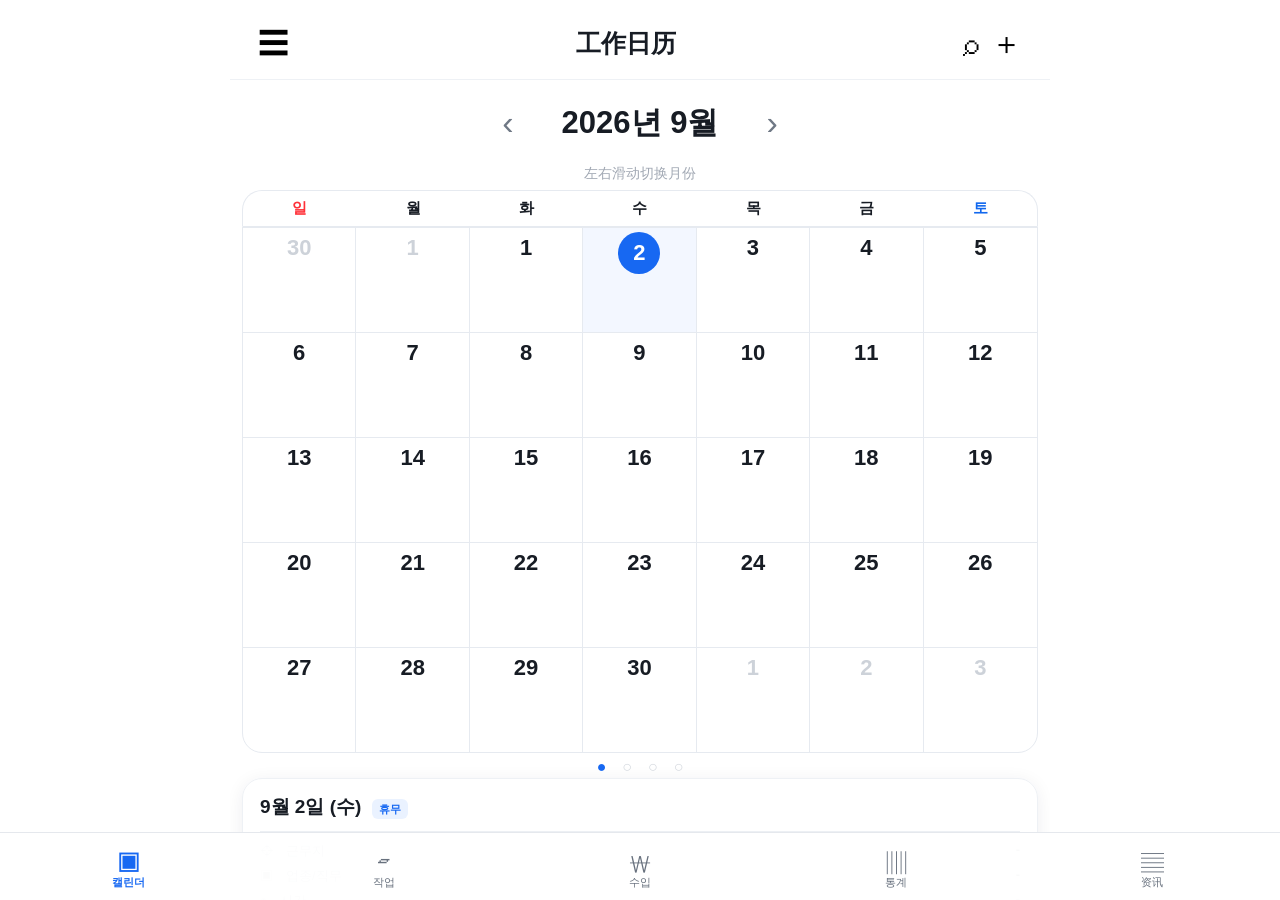
==== commit cf890312: "Add files via upload" ====
--- a/index.html
+++ b/index.html
@@ -38,9 +38,9 @@
 <body>
 <div class="app">
 <header class="top">
-<button class="icon" onclick="alert('메뉴')">☰</button>
+<button class="icon" onclick="showMenu()">☰</button>
 <div class="title">工作日历</div>
-<div><button class="icon" onclick="alert('搜索')">⌕</button><button class="icon" onclick="openModal()">＋</button></div>
+<div><button class="icon" onclick="searchRecords()">⌕</button><button class="icon" onclick="openModal()">＋</button></div>
 </header>
 
 <div class="monthbar">
@@ -54,14 +54,23 @@
 <div class="calendar" id="calendar"></div>
 <div class="pager"><b>●</b>　○　○　○</div>
 <div class="detail" id="detail"></div>
+
+<div id="workPage" class="page"></div>
+<div id="incomePage" class="page"></div>
+<div id="statsPage" class="page"></div>
+<div id="newsPage" class="page">
+<h2>资讯</h2>
+<div class="card"><b>工作日历</b><div style="color:#68717e;margin-top:8px;font-size:13px">记录工作日期 工时和收入 方便查看每月工作情况</div></div>
+<div class="card"><b>使用提示</b><div style="color:#68717e;margin-top:8px;font-size:13px">点击日期查看详情 点击右上角＋添加记录 左右滑动切换月份</div></div>
 </div>
+</div>
 
 <nav class="bottom">
-<div class="nav active"><div class="navIcon">▣</div>캘린더</div>
-<div class="nav"><div class="navIcon">▱</div>작업</div>
-<div class="nav"><div class="navIcon">₩</div>수입</div>
-<div class="nav"><div class="navIcon">▥</div>통계</div>
-<div class="nav"><div class="navIcon">▤</div>资讯</div>
+<button class="nav active" onclick="showPage('calendar',this)"><div class="navIcon">▣</div>캘린더</button>
+<button class="nav" onclick="showPage('work',this)"><div class="navIcon">▱</div>작업</button>
+<button class="nav" onclick="showPage('income',this)"><div class="navIcon">₩</div>수입</button>
+<button class="nav" onclick="showPage('stats',this)"><div class="navIcon">▥</div>통계</button>
+<button class="nav" onclick="showPage('news',this)"><div class="navIcon">▤</div>资讯</button>
 </nav>
 
 <div class="modal" id="modal" onclick="if(event.target===this)closeModal()">
@@ -83,6 +92,69 @@
 const pad=n=>String(n).padStart(2,'0');
 const iso=(y,m,d)=>`${y}-${pad(m+1)}-${pad(d)}`;
 function persist(){localStorage.setItem(KEY,JSON.stringify(data))}
+
+function showPage(page,btn){
+  document.querySelectorAll('.page').forEach(x=>x.classList.remove('activePage'));
+  document.getElementById('workPage').style.display='none';
+  document.getElementById('incomePage').style.display='none';
+  document.getElementById('statsPage').style.display='none';
+  document.getElementById('newsPage').style.display='none';
+  document.querySelector('.monthbar').style.display='flex'; document.querySelector('.hint').style.display='block'; document.querySelector('.week').style.display='grid'; document.getElementById('calendar').style.display='grid'; document.querySelector('.pager').style.display='block'; document.getElementById('detail').style.display='block';
+  document.querySelectorAll('.nav').forEach(x=>x.classList.remove('active'));
+  btn.classList.add('active');
+
+  if(page==='calendar'){
+    render(); renderDetail();
+    return;
+  }
+  document.querySelector('.monthbar').style.display='none'; document.querySelector('.hint').style.display='none'; document.querySelector('.week').style.display='none'; document.getElementById('calendar').style.display='none'; document.querySelector('.pager').style.display='none'; document.getElementById('detail').style.display='none';
+  const el=document.getElementById(page+'Page');
+  el.style.display='block';
+  if(page==='work') renderWorkPage();
+  if(page==='income') renderIncomePage();
+  if(page==='stats') renderStatsPage();
+  if(page==='news') el.classList.add('activePage');
+}
+function records(){
+  return Object.entries(data).sort((a,b)=>a[0].localeCompare(b[0]));
+}
+function renderWorkPage(){
+  const el=document.getElementById('workPage');
+  const rs=records().filter(([k,r])=>r.hours>0);
+  el.innerHTML='<h2>工作记录</h2>'+(rs.length?rs.map(([k,r])=>`<div class="card"><div class="row"><b>${k}</b><b>${r.hours||0}h</b></div><div class="row"><span>${r.place||'-'} · ${r.job||'-'}</span><span>₩${Number(r.income||0).toLocaleString()}</span></div><div style="text-align:right;margin-top:8px"><button class="edit" onclick="openModal('${k}')">✎ 修改</button></div></div>`).join(''):'<div class="empty">还没有工作记录</div>');
+}
+function renderIncomePage(){
+  const el=document.getElementById('incomePage');
+  const rs=records();
+  const total=rs.reduce((s,[k,r])=>s+Number(r.income||0),0);
+  el.innerHTML=`<h2>收入</h2><div class="card"><div style="font-size:13px;color:#68717e">累计收入</div><div style="font-size:30px;font-weight:800;margin-top:5px">₩${total.toLocaleString()}</div></div>`+
+  (rs.length?rs.map(([k,r])=>`<div class="card"><div class="row"><span>${k}</span><b>₩${Number(r.income||0).toLocaleString()}</b></div></div>`).join(''):'<div class="empty">还没有收入记录</div>');
+}
+function renderStatsPage(){
+  const el=document.getElementById('statsPage');
+  const rs=records();
+  const days=rs.filter(([k,r])=>r.hours>0).length;
+  const hours=rs.reduce((s,[k,r])=>s+Number(r.hours||0),0);
+  const income=rs.reduce((s,[k,r])=>s+Number(r.income||0),0);
+  const avg=days?income/days:0;
+  el.innerHTML=`<h2>统计</h2><div class="card">
+  <div class="row"><span>工作天数</span><b>${days} 天</b></div>
+  <div class="row"><span>总工时</span><b>${hours} h</b></div>
+  <div class="row"><span>总收入</span><b>₩${income.toLocaleString()}</b></div>
+  <div class="row"><span>平均每天收入</span><b>₩${Math.round(avg).toLocaleString()}</b></div>
+  </div>`;
+}
+function showMenu(){
+  alert('工作日历\\n\\n点击日期查看工作详情\\n点击右上角＋添加工作\\n左右滑动切换月份');
+}
+function searchRecords(){
+  const q=prompt('搜索工作地点或职业');
+  if(!q)return;
+  const hit=records().filter(([k,r])=>`${k} ${r.place||''} ${r.job||''} ${r.memo||''}`.toLowerCase().includes(q.toLowerCase()));
+  if(!hit.length){alert('没有找到记录');return;}
+  alert(hit.map(([k,r])=>`${k}  ${r.place||'-'}  ${r.job||'-'}  ${r.hours||0}h  ₩${Number(r.income||0).toLocaleString()}`).join('\\n'));
+}
+
 function render(){
  const y=current.getFullYear(),m=current.getMonth();
  document.getElementById('monthTitle').textContent=`${y}년 ${m+1}월`;
@@ -140,4 +212,4 @@
 document.addEventListener('touchend',e=>{const dx=e.changedTouches[0].clientX-startX;if(Math.abs(dx)>70)changeMonth(dx<0?1:-1)},{passive:true});
 </script>
 </body>
-</html>
+</html>
